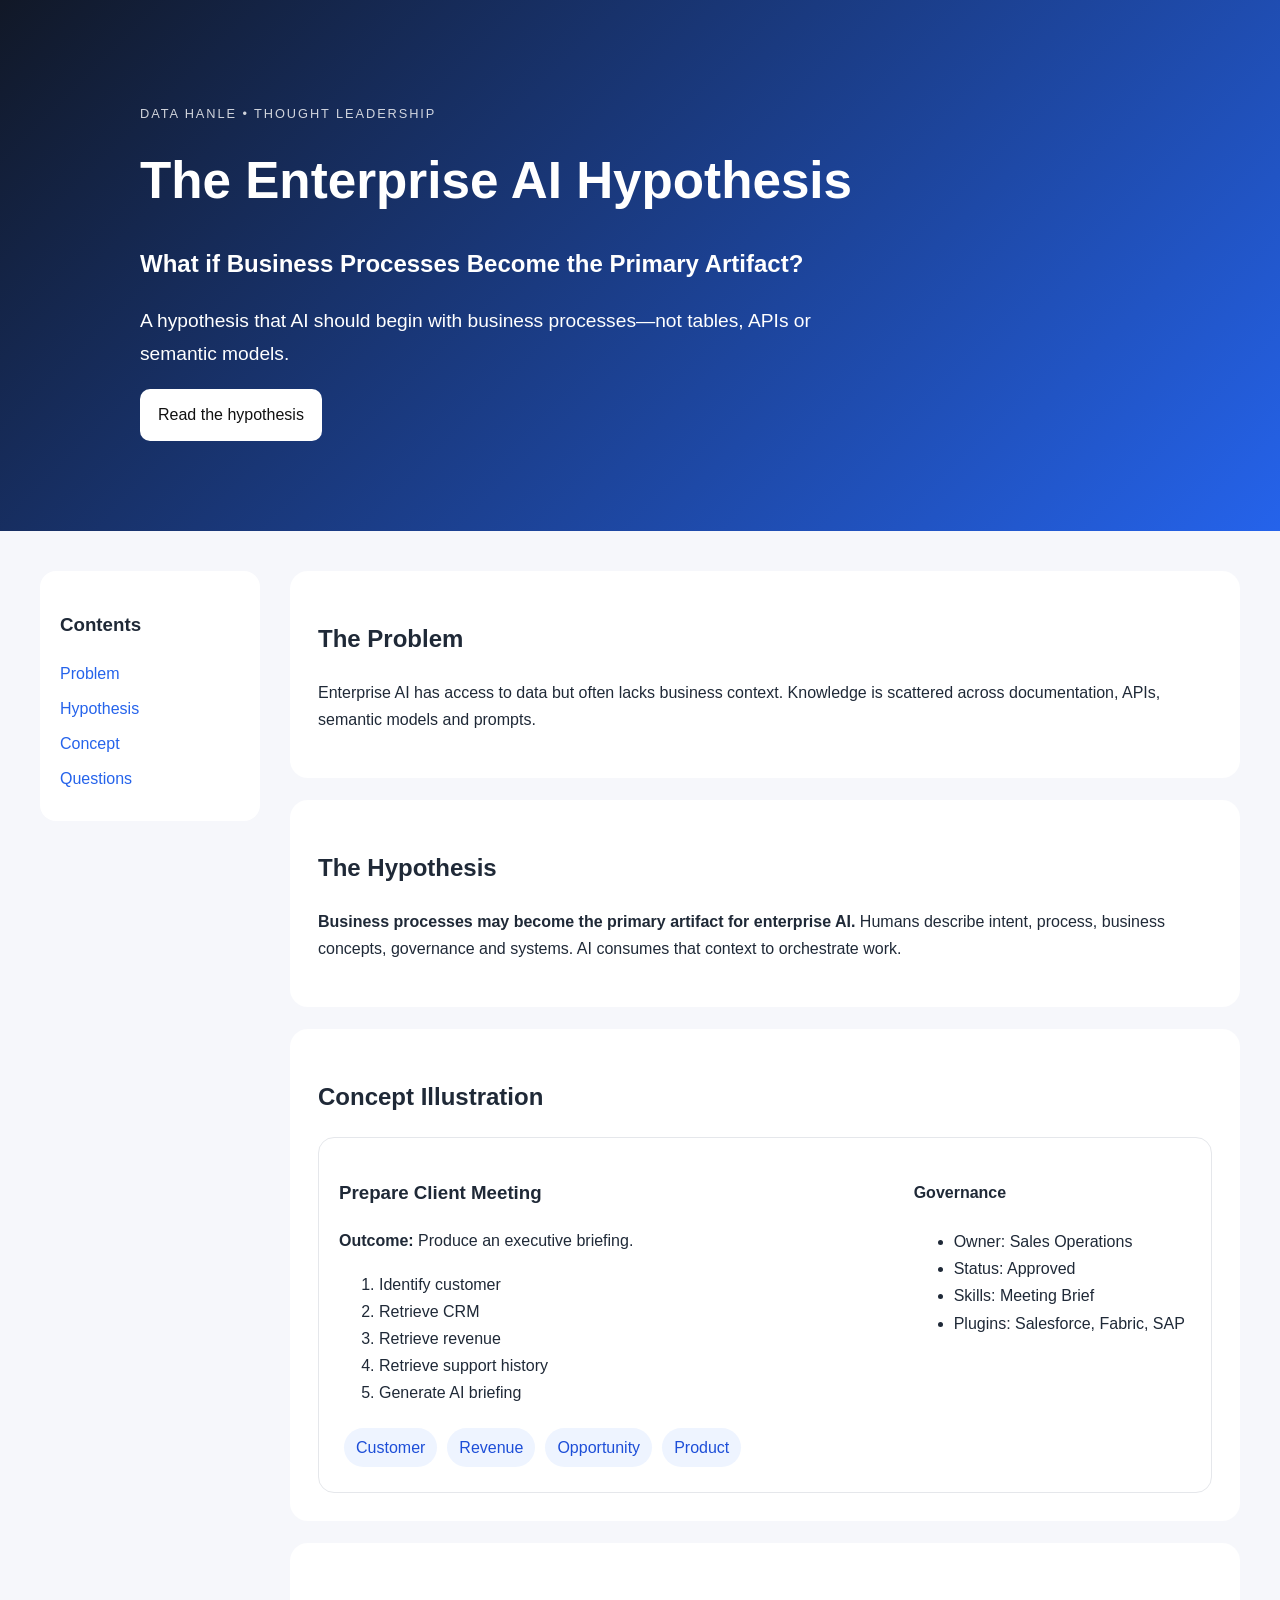
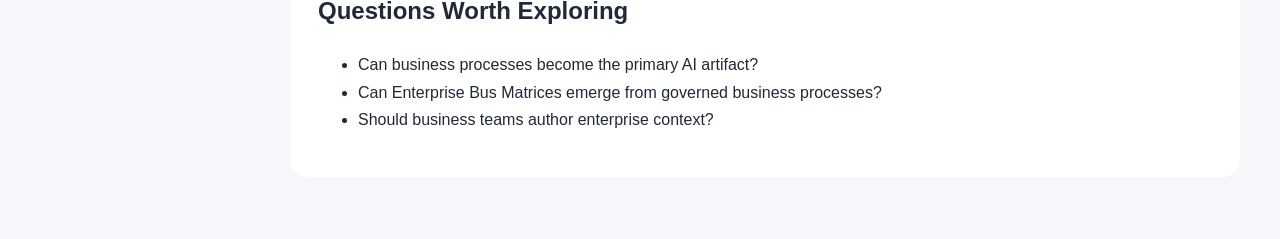
==== articles/enterprise-ai-hypothesis/index.html @ 90d10fa7 "Add files via upload" ====
<!DOCTYPE html>
<html lang="en"><head>
<meta charset="UTF-8"><meta name="viewport" content="width=device-width,initial-scale=1">
<title>The Enterprise AI Hypothesis</title>
<link rel="stylesheet" href="styles.css">
</head><body>
<header class="hero">
<div class="wrap">
<p class="eyebrow">DATA HANLE • THOUGHT LEADERSHIP</p>
<h1>The Enterprise AI Hypothesis</h1>
<h2>What if Business Processes Become the Primary Artifact?</h2>
<p class="lead">A hypothesis that AI should begin with business processes—not tables, APIs or semantic models.</p>
<a class="btn" href="#article">Read the hypothesis</a>
</div></header>

<div class="layout">
<nav>
<h3>Contents</h3>
<a href="#problem">Problem</a>
<a href="#hypothesis">Hypothesis</a>
<a href="#concept">Concept</a>
<a href="#questions">Questions</a>
</nav>

<main id="article">
<section id="problem"><h2>The Problem</h2>
<p>Enterprise AI has access to data but often lacks business context. Knowledge is scattered across documentation, APIs, semantic models and prompts.</p></section>

<section id="hypothesis"><h2>The Hypothesis</h2>
<p><strong>Business processes may become the primary artifact for enterprise AI.</strong> Humans describe intent, process, business concepts, governance and systems. AI consumes that context to orchestrate work.</p></section>

<section id="concept">
<h2>Concept Illustration</h2>
<div class="card">
<div class="left">
<h3>Prepare Client Meeting</h3>
<p><b>Outcome:</b> Produce an executive briefing.</p>
<ol>
<li>Identify customer</li>
<li>Retrieve CRM</li>
<li>Retrieve revenue</li>
<li>Retrieve support history</li>
<li>Generate AI briefing</li>
</ol>
<div class="tags">
<span>Customer</span><span>Revenue</span><span>Opportunity</span><span>Product</span>
</div>
</div>
<div class="right">
<h4>Governance</h4>
<ul>
<li>Owner: Sales Operations</li>
<li>Status: Approved</li>
<li>Skills: Meeting Brief</li>
<li>Plugins: Salesforce, Fabric, SAP</li>
</ul>
</div>
</div>
</section>

<section id="questions"><h2>Questions Worth Exploring</h2>
<ul>
<li>Can business processes become the primary AI artifact?</li>
<li>Can Enterprise Bus Matrices emerge from governed business processes?</li>
<li>Should business teams author enterprise context?</li>
</ul>
</section>
</main>
</div>
<script src="app.js"></script>
</body></html>
---- articles/enterprise-ai-hypothesis/styles.css ----
body{margin:0;font-family:Inter,Arial,sans-serif;background:#f6f7fb;color:#1f2937;line-height:1.7}
.hero{background:linear-gradient(135deg,#111827,#2563eb);color:#fff;padding:90px 20px}
.wrap{max-width:1000px;margin:auto}
.eyebrow{letter-spacing:.15em;font-size:.8rem;opacity:.8}
h1{font-size:3.2rem;margin:.2em 0}
.lead{max-width:700px;font-size:1.2rem}
.btn{display:inline-block;background:#fff;color:#111;padding:12px 18px;border-radius:10px;text-decoration:none}
.layout{display:grid;grid-template-columns:220px 1fr;max-width:1200px;margin:40px auto;gap:30px;padding:0 20px}
nav{position:sticky;top:20px;height:max-content;background:#fff;padding:20px;border-radius:16px}
nav a{display:block;margin:8px 0;color:#2563eb;text-decoration:none}
section{background:#fff;padding:28px;border-radius:18px;margin-bottom:22px}
.card{display:grid;grid-template-columns:2fr 1fr;gap:20px;border:1px solid #e5e7eb;border-radius:16px;padding:20px}
.tags span{display:inline-block;background:#eef4ff;color:#1d4ed8;padding:6px 12px;border-radius:999px;margin:5px}
@media(max-width:800px){.layout,.card{grid-template-columns:1fr}nav{position:static}}
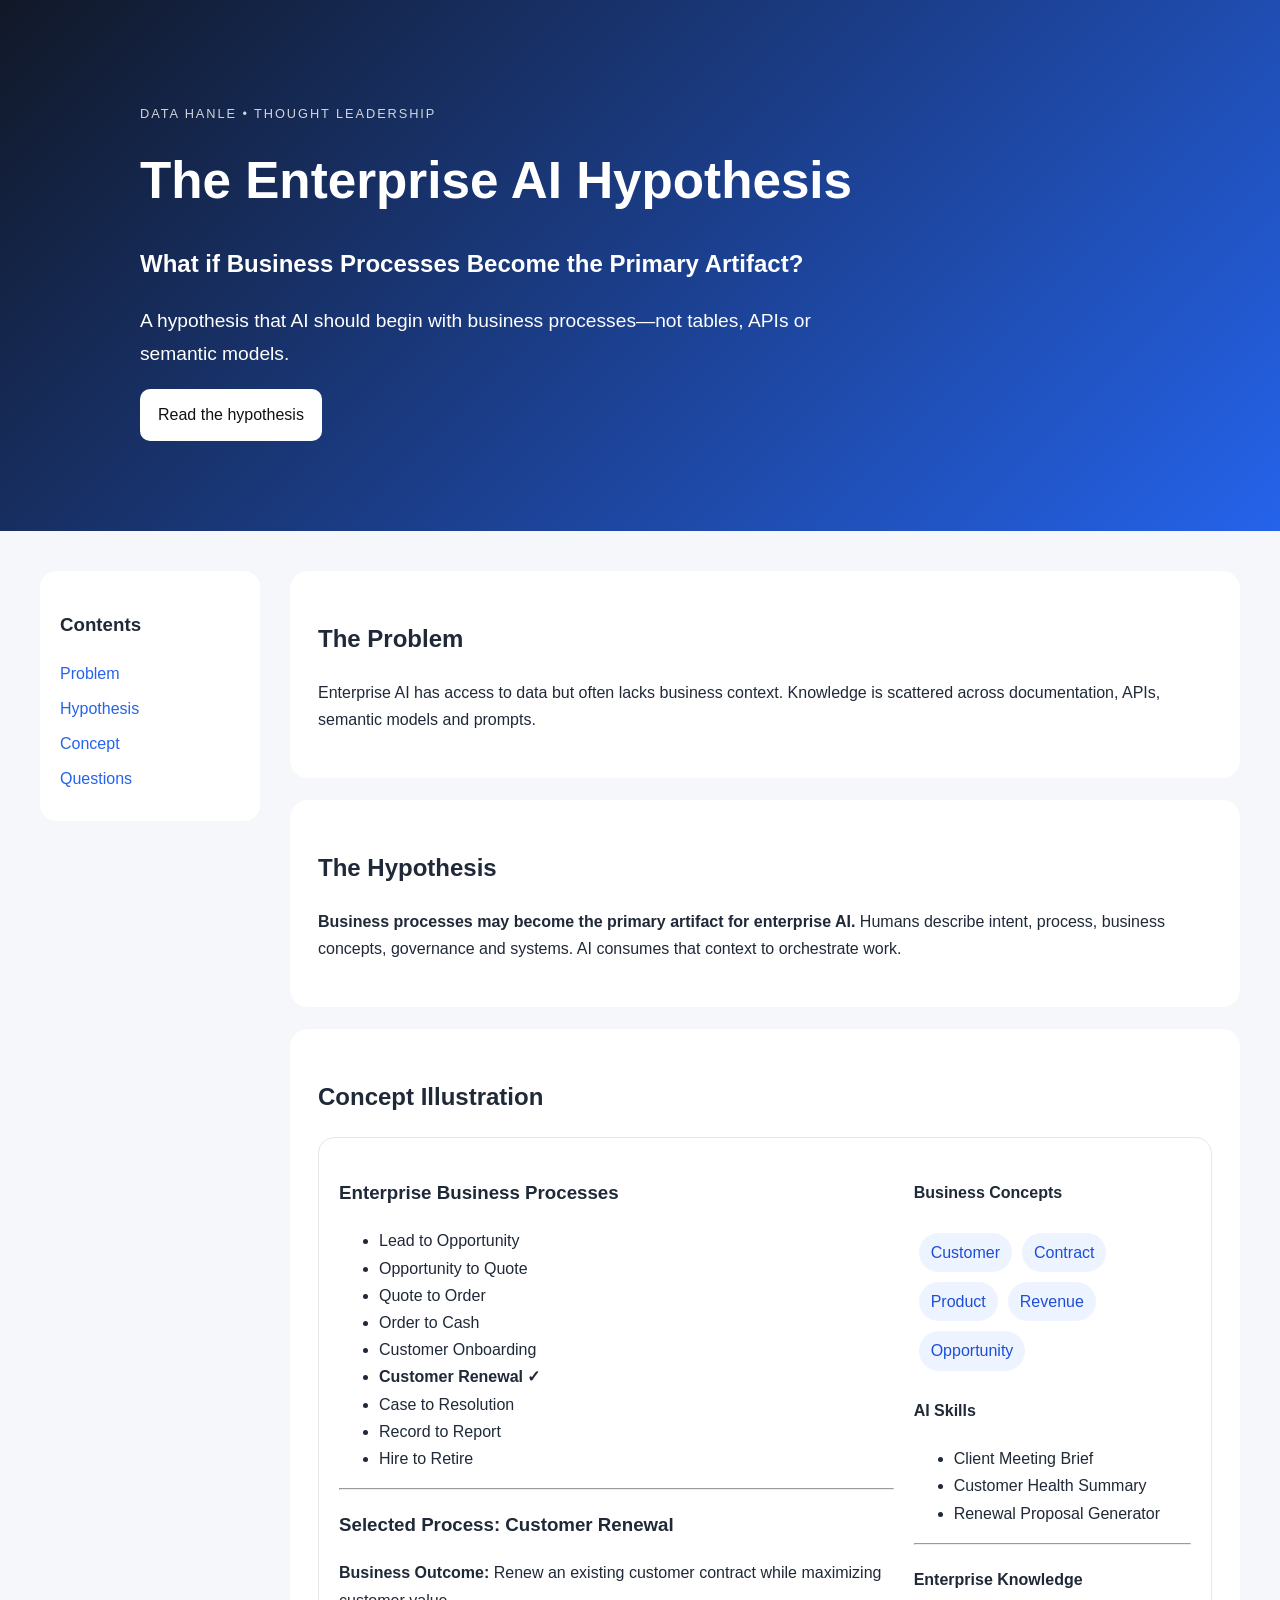
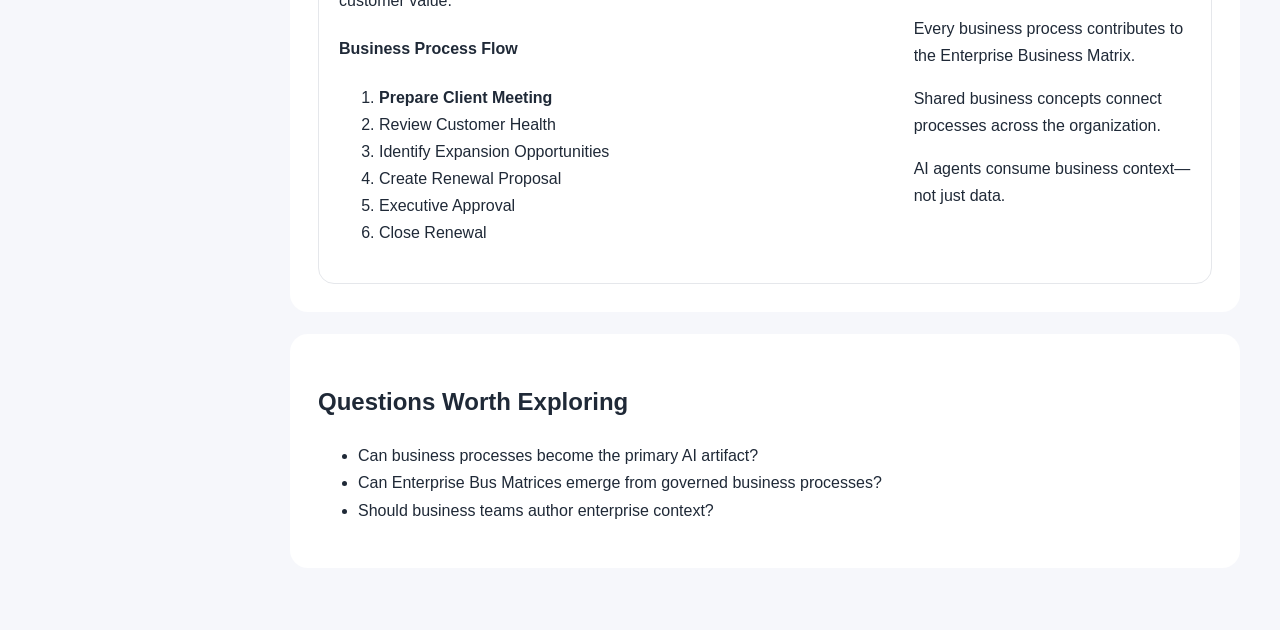
==== commit f69c455e: "Add files via upload" ====
--- a/articles/enterprise-ai-hypothesis/index.html
+++ b/articles/enterprise-ai-hypothesis/index.html
@@ -29,34 +29,56 @@
 <section id="hypothesis"><h2>The Hypothesis</h2>
 <p><strong>Business processes may become the primary artifact for enterprise AI.</strong> Humans describe intent, process, business concepts, governance and systems. AI consumes that context to orchestrate work.</p></section>
 
+
 <section id="concept">
 <h2>Concept Illustration</h2>
 <div class="card">
 <div class="left">
-<h3>Prepare Client Meeting</h3>
-<p><b>Outcome:</b> Produce an executive briefing.</p>
+<h3>Enterprise Business Processes</h3>
+<ul>
+<li>Lead to Opportunity</li>
+<li>Opportunity to Quote</li>
+<li>Quote to Order</li>
+<li>Order to Cash</li>
+<li>Customer Onboarding</li>
+<li><strong>Customer Renewal ✓</strong></li>
+<li>Case to Resolution</li>
+<li>Record to Report</li>
+<li>Hire to Retire</li>
+</ul>
+<hr>
+<h3>Selected Process: Customer Renewal</h3>
+<p><b>Business Outcome:</b> Renew an existing customer contract while maximizing customer value.</p>
+<h4>Business Process Flow</h4>
 <ol>
-<li>Identify customer</li>
-<li>Retrieve CRM</li>
-<li>Retrieve revenue</li>
-<li>Retrieve support history</li>
-<li>Generate AI briefing</li>
+<li><strong>Prepare Client Meeting</strong></li>
+<li>Review Customer Health</li>
+<li>Identify Expansion Opportunities</li>
+<li>Create Renewal Proposal</li>
+<li>Executive Approval</li>
+<li>Close Renewal</li>
 </ol>
-<div class="tags">
-<span>Customer</span><span>Revenue</span><span>Opportunity</span><span>Product</span>
-</div>
 </div>
 <div class="right">
-<h4>Governance</h4>
+<h4>Business Concepts</h4>
+<div class="tags">
+<span>Customer</span><span>Contract</span><span>Product</span><span>Revenue</span><span>Opportunity</span>
+</div>
+<h4>AI Skills</h4>
 <ul>
-<li>Owner: Sales Operations</li>
-<li>Status: Approved</li>
-<li>Skills: Meeting Brief</li>
-<li>Plugins: Salesforce, Fabric, SAP</li>
+<li>Client Meeting Brief</li>
+<li>Customer Health Summary</li>
+<li>Renewal Proposal Generator</li>
 </ul>
+<hr>
+<h4>Enterprise Knowledge</h4>
+<p>Every business process contributes to the Enterprise Business Matrix.</p>
+<p>Shared business concepts connect processes across the organization.</p>
+<p>AI agents consume business context—not just data.</p>
 </div>
 </div>
 </section>
+
 
 <section id="questions"><h2>Questions Worth Exploring</h2>
 <ul>
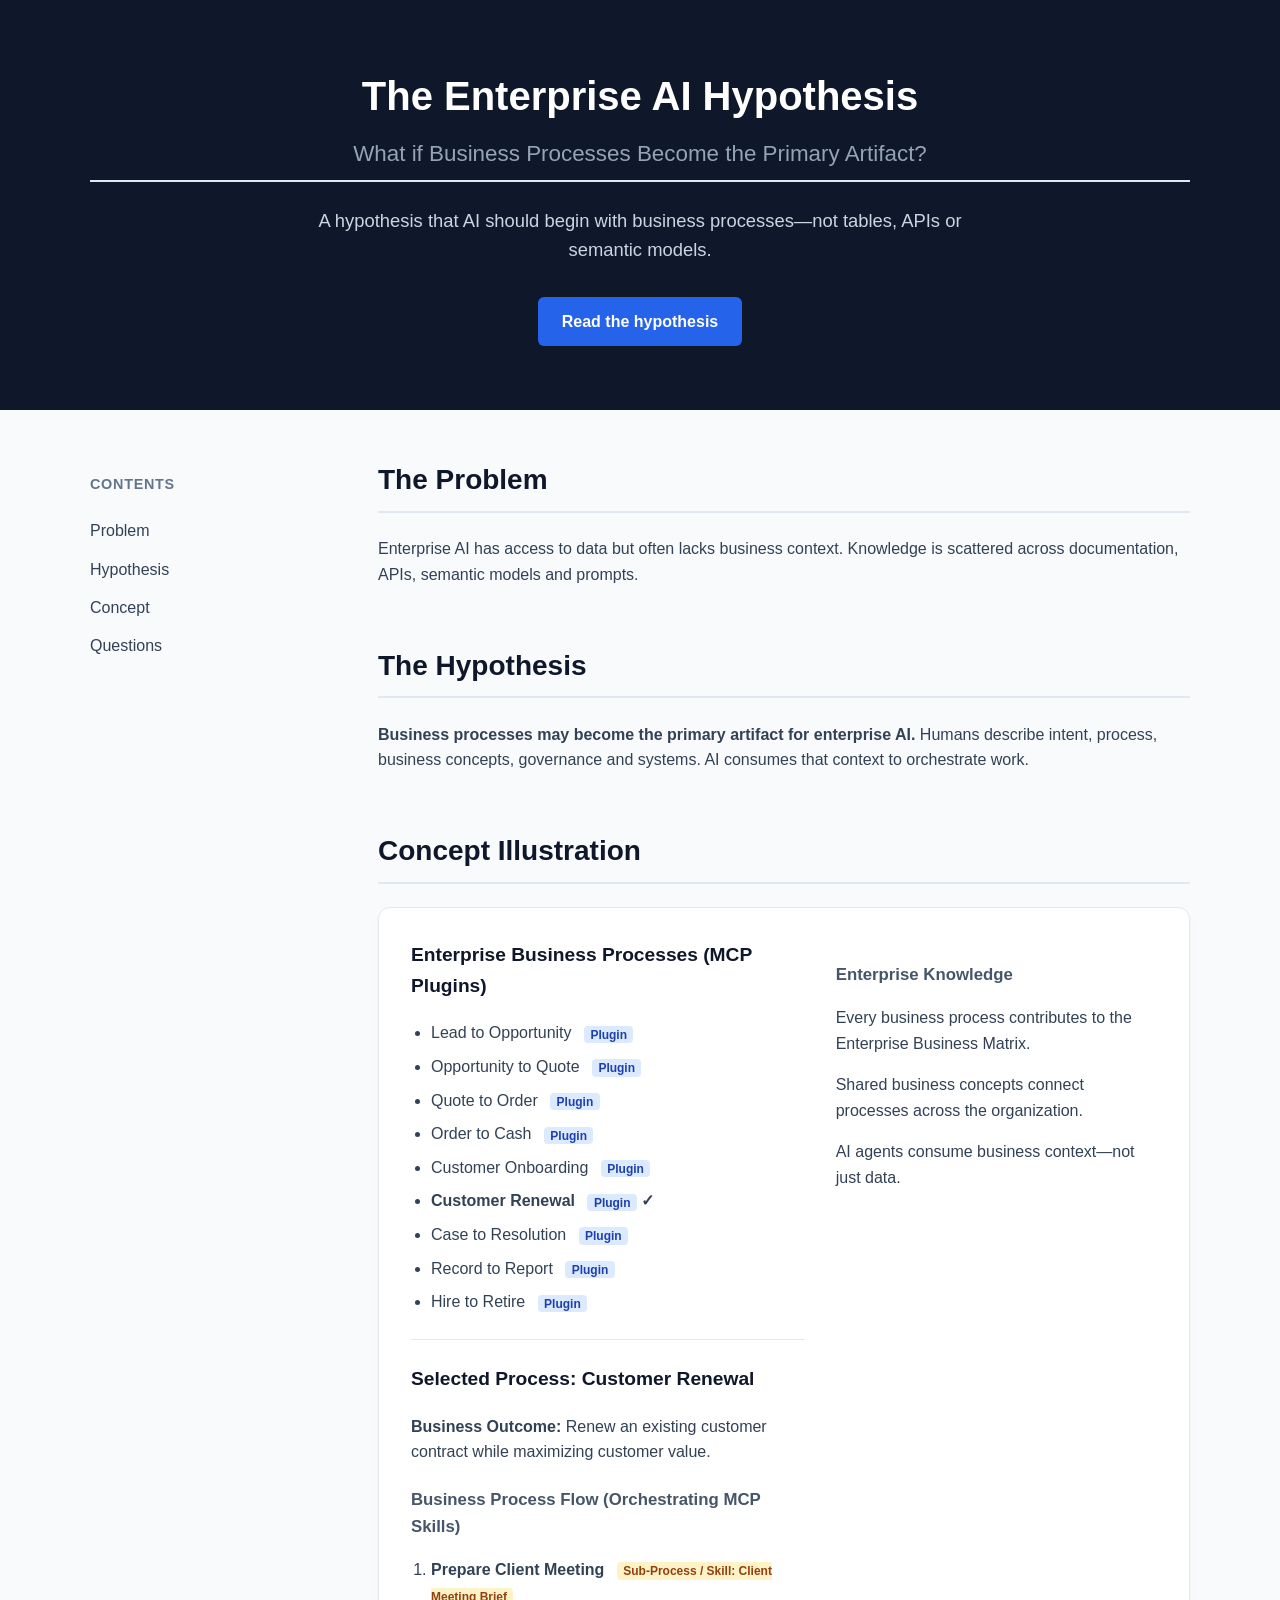
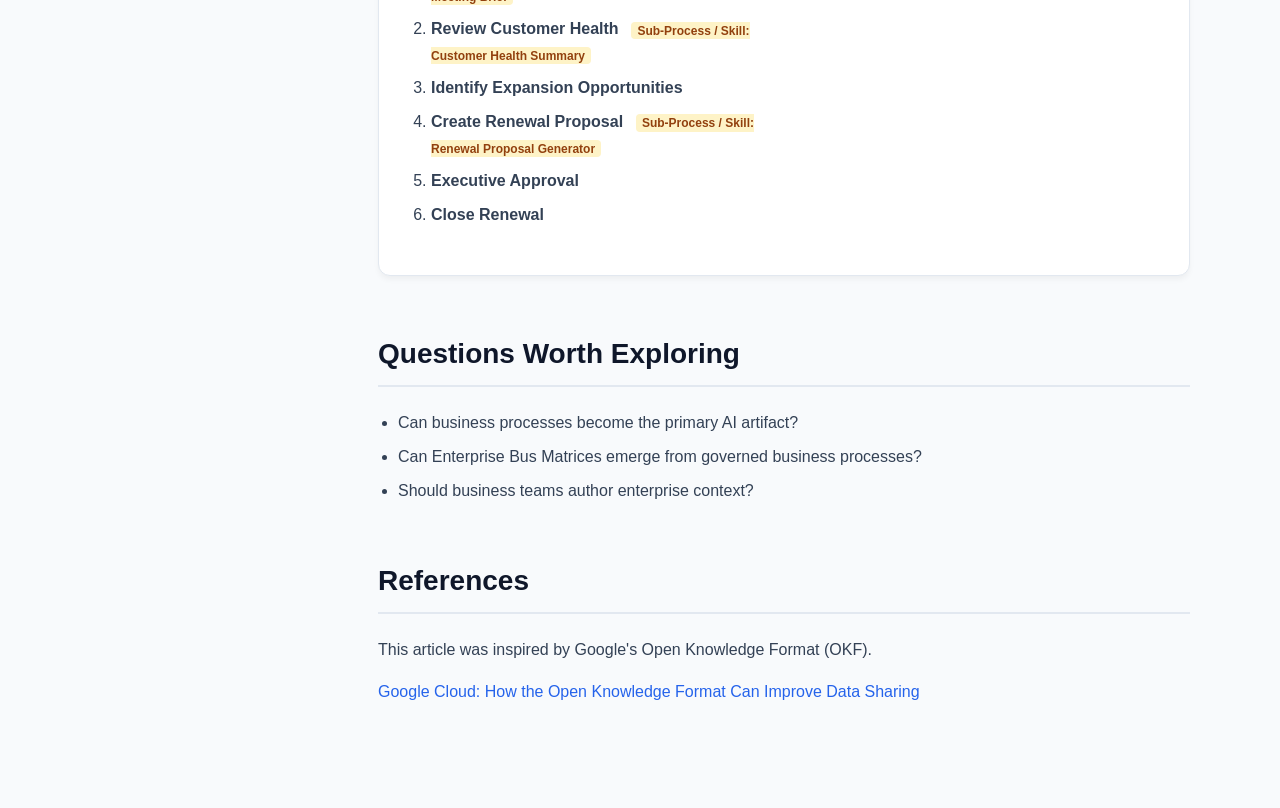
==== commit c9c6d2c5: "Update index.html" ====
--- a/articles/enterprise-ai-hypothesis/index.html
+++ b/articles/enterprise-ai-hypothesis/index.html
@@ -1,93 +1,289 @@
 <!DOCTYPE html>
-<html lang="en"><head>
-<meta charset="UTF-8"><meta name="viewport" content="width=device-width,initial-scale=1">
-<title>The Enterprise AI Hypothesis</title>
-<link rel="stylesheet" href="styles.css">
-</head><body>
+<html lang="en">
+<head>
+    <meta charset="UTF-8">
+    <meta name="viewport" content="width=device-width, initial-scale=1.0">
+    <title>The Enterprise AI Hypothesis</title>
+    <style>
+        :root {
+            --bg-color: #f8fafc;
+            --text-color: #334155;
+            --primary-color: #0f172a;
+            --accent-color: #2563eb;
+            --card-bg: #ffffff;
+            --border-color: #e2e8f0;
+        }
+
+        body {
+            font-family: -apple-system, BlinkMacSystemFont, "Segoe UI", Roboto, Helvetica, Arial, sans-serif;
+            line-height: 1.6;
+            color: var(--text-color);
+            background-color: var(--bg-color);
+            margin: 0;
+            padding: 0;
+        }
+
+        .wrap {
+            max-width: 1100px;
+            margin: 0 auto;
+            padding: 0 2rem;
+        }
+
+        .hero {
+            background-color: var(--primary-color);
+            color: #ffffff;
+            padding: 4rem 0;
+            text-align: center;
+        }
+
+        .hero h1 {
+            font-size: 2.5rem;
+            margin: 0 0 0.5rem 0;
+            font-weight: 800;
+        }
+
+        .hero h2 {
+            font-size: 1.4rem;
+            color: #94a3b8;
+            font-weight: 400;
+            margin: 0 0 1.5rem 0;
+        }
+
+        .lead {
+            font-size: 1.15rem;
+            max-width: 700px;
+            margin: 0 auto 2rem auto;
+            color: #cbd5e1;
+        }
+
+        .btn {
+            display: inline-block;
+            background-color: var(--accent-color);
+            color: #ffffff;
+            text-decoration: none;
+            padding: 0.75rem 1.5rem;
+            border-radius: 6px;
+            font-weight: 600;
+            transition: background 0.2s ease;
+        }
+
+        .btn:hover {
+            background-color: #1d4ed8;
+        }
+
+        .layout {
+            display: grid;
+            grid-template-columns: 240px 1fr;
+            gap: 3rem;
+            max-width: 1100px;
+            margin: 3rem auto;
+            padding: 0 2rem;
+        }
+
+        nav {
+            position: sticky;
+            top: 2rem;
+            height: fit-content;
+        }
+
+        nav h3 {
+            font-size: 0.9rem;
+            text-transform: uppercase;
+            letter-spacing: 0.05em;
+            color: #64748b;
+            margin-bottom: 1rem;
+        }
+
+        nav a {
+            display: block;
+            color: var(--text-color);
+            text-decoration: none;
+            padding: 0.4rem 0;
+            font-weight: 500;
+            transition: color 0.2s;
+        }
+
+        nav a:hover {
+            color: var(--accent-color);
+        }
+
+        main {
+            min-width: 0;
+        }
+
+        section {
+            margin-bottom: 3.5rem;
+            scroll-margin-top: 2rem;
+        }
+
+        h2 {
+            font-size: 1.75rem;
+            color: var(--primary-color);
+            border-bottom: 2px solid var(--border-color);
+            padding-bottom: 0.5rem;
+            margin-top: 0;
+        }
+
+        .card {
+            background: var(--card-bg);
+            border: 1px solid var(--border-color);
+            border-radius: 12px;
+            display: grid;
+            grid-template-columns: 1.1fr 0.9fr;
+            gap: 2rem;
+            padding: 2rem;
+            box-shadow: 0 4px 6px -1px rgb(0 0 0 / 0.05);
+        }
+
+        .card h3 {
+            margin-top: 0;
+            color: var(--primary-color);
+            font-size: 1.2rem;
+        }
+
+        .card h4 {
+            color: #475569;
+            margin-bottom: 0.5rem;
+            font-size: 1.05rem;
+        }
+
+        ul, ol {
+            padding-left: 1.25rem;
+        }
+
+        li {
+            margin-bottom: 0.5rem;
+        }
+
+        hr {
+            border: 0;
+            border-top: 1px solid var(--border-color);
+            margin: 1.5rem 0;
+        }
+
+        .badge-plugin {
+            font-size: 0.75rem;
+            background: #dbeafe;
+            color: #1e40af;
+            padding: 0.1rem 0.4rem;
+            border-radius: 4px;
+            margin-left: 0.5rem;
+            font-weight: 600;
+        }
+
+        .badge-skill {
+            font-size: 0.75rem;
+            background: #fef3c7;
+            color: #92400e;
+            padding: 0.1rem 0.4rem;
+            border-radius: 4px;
+            margin-left: 0.5rem;
+            font-weight: 600;
+        }
+
+        @media (max-width: 768px) {
+            .layout {
+                grid-template-columns: 1fr;
+                gap: 1.5rem;
+            }
+            nav {
+                display: none;
+            }
+            .card {
+                grid-template-columns: 1fr;
+            }
+        }
+    </style>
+</head>
+<body>
+
 <header class="hero">
-<div class="wrap">
-<p class="eyebrow">DATA HANLE • THOUGHT LEADERSHIP</p>
-<h1>The Enterprise AI Hypothesis</h1>
-<h2>What if Business Processes Become the Primary Artifact?</h2>
-<p class="lead">A hypothesis that AI should begin with business processes—not tables, APIs or semantic models.</p>
-<a class="btn" href="#article">Read the hypothesis</a>
-</div></header>
+    <div class="wrap">
+        <h1>The Enterprise AI Hypothesis</h1>
+        <h2>What if Business Processes Become the Primary Artifact?</h2>
+        <p class="lead">A hypothesis that AI should begin with business processes—not tables, APIs or semantic models.</p>
+        <a class="btn" href="#article">Read the hypothesis</a>
+    </div>
+</header>
 
 <div class="layout">
-<nav>
-<h3>Contents</h3>
-<a href="#problem">Problem</a>
-<a href="#hypothesis">Hypothesis</a>
-<a href="#concept">Concept</a>
-<a href="#questions">Questions</a>
-</nav>
-
-<main id="article">
-<section id="problem"><h2>The Problem</h2>
-<p>Enterprise AI has access to data but often lacks business context. Knowledge is scattered across documentation, APIs, semantic models and prompts.</p></section>
-
-<section id="hypothesis"><h2>The Hypothesis</h2>
-<p><strong>Business processes may become the primary artifact for enterprise AI.</strong> Humans describe intent, process, business concepts, governance and systems. AI consumes that context to orchestrate work.</p></section>
-
-
-<section id="concept">
-<h2>Concept Illustration</h2>
-<div class="card">
-<div class="left">
-<h3>Enterprise Business Processes</h3>
-<ul>
-<li>Lead to Opportunity</li>
-<li>Opportunity to Quote</li>
-<li>Quote to Order</li>
-<li>Order to Cash</li>
-<li>Customer Onboarding</li>
-<li><strong>Customer Renewal ✓</strong></li>
-<li>Case to Resolution</li>
-<li>Record to Report</li>
-<li>Hire to Retire</li>
-</ul>
-<hr>
-<h3>Selected Process: Customer Renewal</h3>
-<p><b>Business Outcome:</b> Renew an existing customer contract while maximizing customer value.</p>
-<h4>Business Process Flow</h4>
-<ol>
-<li><strong>Prepare Client Meeting</strong></li>
-<li>Review Customer Health</li>
-<li>Identify Expansion Opportunities</li>
-<li>Create Renewal Proposal</li>
-<li>Executive Approval</li>
-<li>Close Renewal</li>
-</ol>
+    <nav>
+        <h3>Contents</h3>
+        <a href="#problem">Problem</a>
+        <a href="#hypothesis">Hypothesis</a>
+        <a href="#concept">Concept</a>
+        <a href="#questions">Questions</a>
+    </nav>
+
+    <main id="article">
+        <section id="problem">
+            <h2>The Problem</h2>
+            <p>Enterprise AI has access to data but often lacks business context. Knowledge is scattered across documentation, APIs, semantic models and prompts.</p>
+        </section>
+
+        <section id="hypothesis">
+            <h2>The Hypothesis</h2>
+            <p><strong>Business processes may become the primary artifact for enterprise AI.</strong> Humans describe intent, process, business concepts, governance and systems. AI consumes that context to orchestrate work.</p>
+        </section>
+
+        <section id="concept">
+            <h2>Concept Illustration</h2>
+            <div class="card">
+                <div class="left">
+                    <h3>Enterprise Business Processes (MCP Plugins)</h3>
+                    <ul>
+                        <li>Lead to Opportunity <span class="badge-plugin">Plugin</span></li>
+                        <li>Opportunity to Quote <span class="badge-plugin">Plugin</span></li>
+                        <li>Quote to Order <span class="badge-plugin">Plugin</span></li>
+                        <li>Order to Cash <span class="badge-plugin">Plugin</span></li>
+                        <li>Customer Onboarding <span class="badge-plugin">Plugin</span></li>
+                        <li><strong>Customer Renewal <span class="badge-plugin">Plugin</span> ✓</strong></li>
+                        <li>Case to Resolution <span class="badge-plugin">Plugin</span></li>
+                        <li>Record to Report <span class="badge-plugin">Plugin</span></li>
+                        <li>Hire to Retire <span class="badge-plugin">Plugin</span></li>
+                    </ul>
+                    <hr>
+                    <h3>Selected Process: Customer Renewal</h3>
+                    <p><b>Business Outcome:</b> Renew an existing customer contract while maximizing customer value.</p>
+                    
+                    <h4>Business Process Flow (Orchestrating MCP Skills)</h4>
+                    <ol>
+                        <li><strong>Prepare Client Meeting</strong> <span class="badge-skill">Sub-Process / Skill: Client Meeting Brief</span></li>
+                        <li><strong>Review Customer Health</strong> <span class="badge-skill">Sub-Process / Skill: Customer Health Summary</span></li>
+                        <li><strong>Identify Expansion Opportunities</strong></li>
+                        <li><strong>Create Renewal Proposal</strong> <span class="badge-skill">Sub-Process / Skill: Renewal Proposal Generator</span></li>
+                        <li><strong>Executive Approval</strong></li>
+                        <li><strong>Close Renewal</strong></li>
+                    </ol>
+                </div>
+                
+                <div class="right">
+                    <h4>Enterprise Knowledge</h4>
+                    <p>Every business process contributes to the Enterprise Business Matrix.</p>
+                    <p>Shared business concepts connect processes across the organization.</p>
+                    <p>AI agents consume business context—not just data.</p>
+                </div>
+            </div>
+        </section>
+
+        <section id="questions">
+            <h2>Questions Worth Exploring</h2>
+            <ul>
+                <li>Can business processes become the primary AI artifact?</li>
+                <li>Can Enterprise Bus Matrices emerge from governed business processes?</li>
+                <li>Should business teams author enterprise context?</li>
+            </ul>
+        </section>
+
+        <section id="references">
+            <h2>References</h2>
+            <p>This article was inspired by Google's Open Knowledge Format (OKF).</p>
+            <p><a href="https://cloud.google.com/blog/products/data-analytics/how-the-open-knowledge-format-can-improve-data-sharing" target="_blank" style="color: var(--accent-color); text-decoration: none; font-weight: 500;">
+                Google Cloud: How the Open Knowledge Format Can Improve Data Sharing
+            </a></p>
+        </section>
+    </main>
 </div>
-<div class="right">
-<h4>Business Concepts</h4>
-<div class="tags">
-<span>Customer</span><span>Contract</span><span>Product</span><span>Revenue</span><span>Opportunity</span>
-</div>
-<h4>AI Skills</h4>
-<ul>
-<li>Client Meeting Brief</li>
-<li>Customer Health Summary</li>
-<li>Renewal Proposal Generator</li>
-</ul>
-<hr>
-<h4>Enterprise Knowledge</h4>
-<p>Every business process contributes to the Enterprise Business Matrix.</p>
-<p>Shared business concepts connect processes across the organization.</p>
-<p>AI agents consume business context—not just data.</p>
-</div>
-</div>
-</section>
-
-
-<section id="questions"><h2>Questions Worth Exploring</h2>
-<ul>
-<li>Can business processes become the primary AI artifact?</li>
-<li>Can Enterprise Bus Matrices emerge from governed business processes?</li>
-<li>Should business teams author enterprise context?</li>
-</ul>
-</section>
-</main>
-</div>
-<script src="app.js"></script>
-</body></html>+
+</body>
+</html>
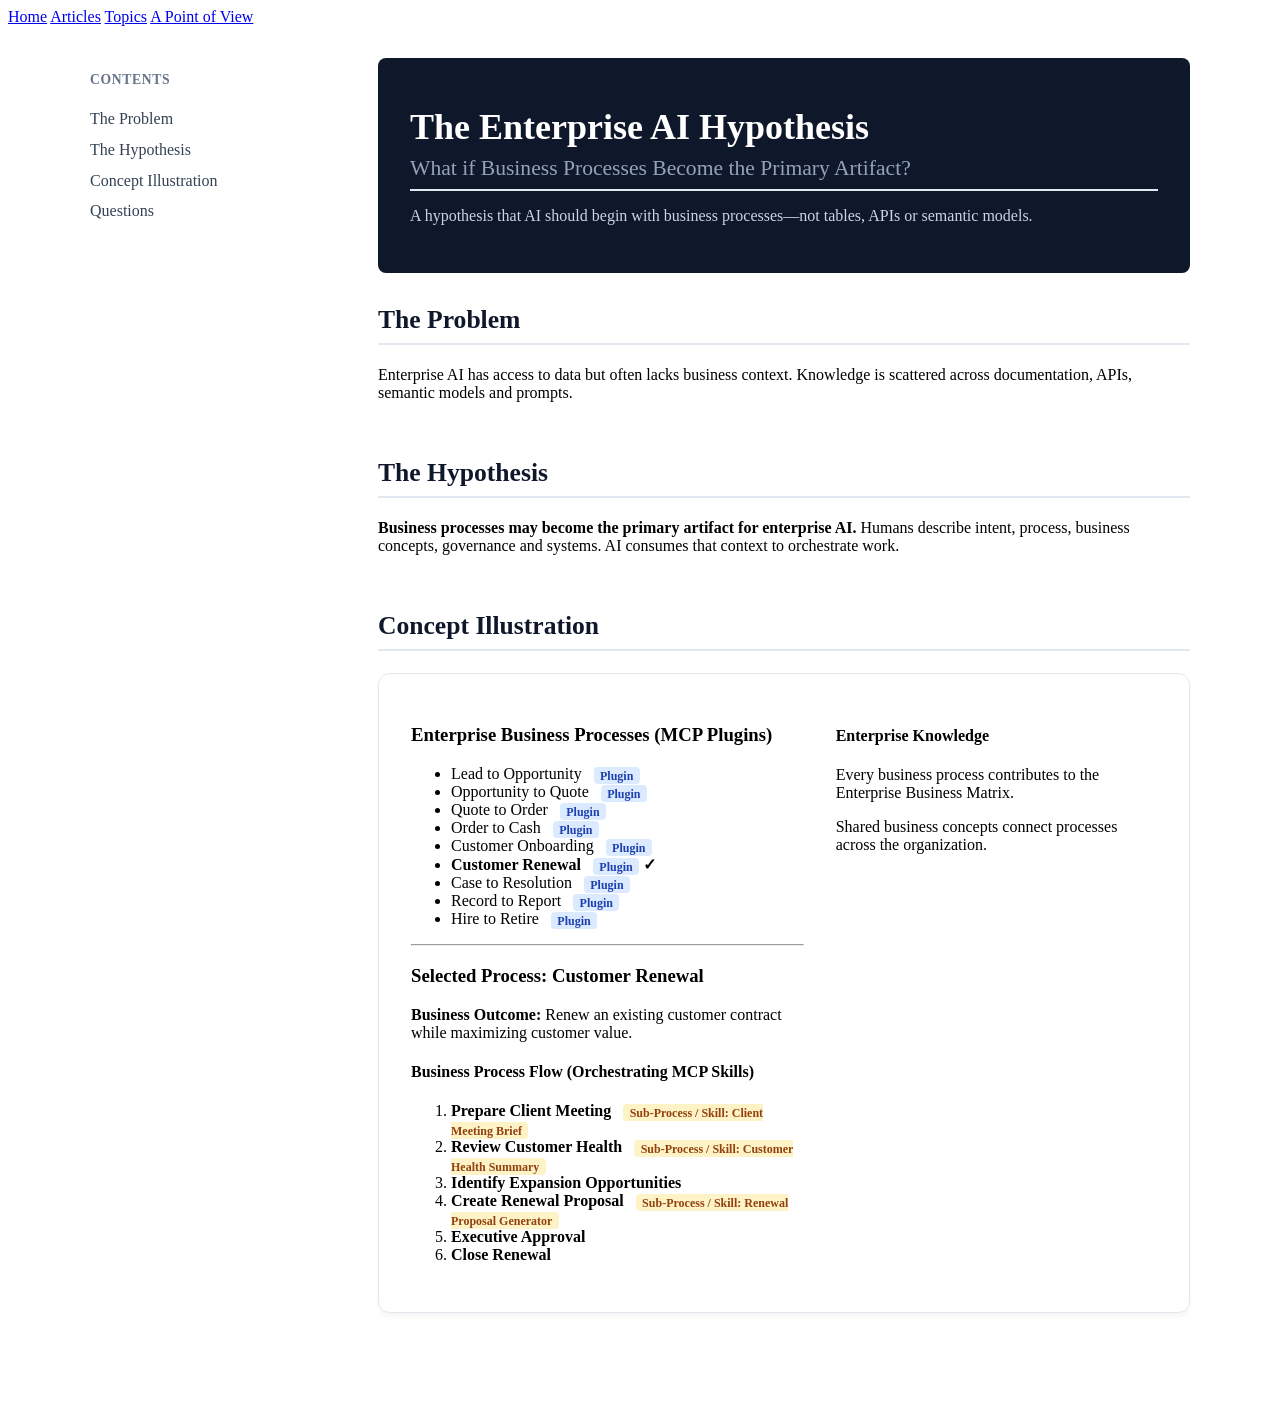
==== commit ad38eca5: "Update index.html" ====
--- a/articles/enterprise-ai-hypothesis/index.html
+++ b/articles/enterprise-ai-hypothesis/index.html
@@ -3,8 +3,10 @@
 <head>
     <meta charset="UTF-8">
     <meta name="viewport" content="width=device-width, initial-scale=1.0">
-    <title>The Enterprise AI Hypothesis</title>
+    <title>The Enterprise AI Hypothesis - DataHandle</title>
+    <link rel="stylesheet" href="assets/styles.css">
     <style>
+        /* Article specific layout refinements that extend your base layout */
         :root {
             --bg-color: #f8fafc;
             --text-color: #334155;
@@ -14,87 +16,30 @@
             --border-color: #e2e8f0;
         }
 
-        body {
-            font-family: -apple-system, BlinkMacSystemFont, "Segoe UI", Roboto, Helvetica, Arial, sans-serif;
-            line-height: 1.6;
-            color: var(--text-color);
-            background-color: var(--bg-color);
-            margin: 0;
-            padding: 0;
-        }
-
-        .wrap {
+        .article-container {
             max-width: 1100px;
-            margin: 0 auto;
+            margin: 2rem auto;
             padding: 0 2rem;
-        }
-
-        .hero {
-            background-color: var(--primary-color);
-            color: #ffffff;
-            padding: 4rem 0;
-            text-align: center;
-        }
-
-        .hero h1 {
-            font-size: 2.5rem;
-            margin: 0 0 0.5rem 0;
-            font-weight: 800;
-        }
-
-        .hero h2 {
-            font-size: 1.4rem;
-            color: #94a3b8;
-            font-weight: 400;
-            margin: 0 0 1.5rem 0;
-        }
-
-        .lead {
-            font-size: 1.15rem;
-            max-width: 700px;
-            margin: 0 auto 2rem auto;
-            color: #cbd5e1;
-        }
-
-        .btn {
-            display: inline-block;
-            background-color: var(--accent-color);
-            color: #ffffff;
-            text-decoration: none;
-            padding: 0.75rem 1.5rem;
-            border-radius: 6px;
-            font-weight: 600;
-            transition: background 0.2s ease;
-        }
-
-        .btn:hover {
-            background-color: #1d4ed8;
-        }
-
-        .layout {
             display: grid;
             grid-template-columns: 240px 1fr;
             gap: 3rem;
-            max-width: 1100px;
-            margin: 3rem auto;
-            padding: 0 2rem;
         }
 
-        nav {
+        .article-nav {
             position: sticky;
             top: 2rem;
             height: fit-content;
         }
 
-        nav h3 {
-            font-size: 0.9rem;
+        .article-nav h3 {
+            font-size: 0.85rem;
             text-transform: uppercase;
             letter-spacing: 0.05em;
             color: #64748b;
             margin-bottom: 1rem;
         }
 
-        nav a {
+        .article-nav a {
             display: block;
             color: var(--text-color);
             text-decoration: none;
@@ -103,13 +48,21 @@
             transition: color 0.2s;
         }
 
-        nav a:hover {
+        .article-nav a:hover {
             color: var(--accent-color);
         }
 
-        main {
-            min-width: 0;
+        .hero-banner {
+            background-color: var(--primary-color);
+            color: #ffffff;
+            padding: 3rem 2rem;
+            border-radius: 8px;
+            margin-bottom: 2rem;
         }
+
+        .hero-banner h1 { margin: 0 0 0.5rem 0; font-size: 2.25rem; }
+        .hero-banner h2 { margin: 0 0 1rem 0; font-size: 1.35rem; color: #94a3b8; font-weight: 400; }
+        .hero-banner p { margin: 0; color: #cbd5e1; }
 
         section {
             margin-bottom: 3.5rem;
@@ -117,14 +70,14 @@
         }
 
         h2 {
-            font-size: 1.75rem;
+            font-size: 1.6rem;
             color: var(--primary-color);
             border-bottom: 2px solid var(--border-color);
             padding-bottom: 0.5rem;
             margin-top: 0;
         }
 
-        .card {
+        .concept-card {
             background: var(--card-bg);
             border: 1px solid var(--border-color);
             border-radius: 12px;
@@ -133,32 +86,6 @@
             gap: 2rem;
             padding: 2rem;
             box-shadow: 0 4px 6px -1px rgb(0 0 0 / 0.05);
-        }
-
-        .card h3 {
-            margin-top: 0;
-            color: var(--primary-color);
-            font-size: 1.2rem;
-        }
-
-        .card h4 {
-            color: #475569;
-            margin-bottom: 0.5rem;
-            font-size: 1.05rem;
-        }
-
-        ul, ol {
-            padding-left: 1.25rem;
-        }
-
-        li {
-            margin-bottom: 0.5rem;
-        }
-
-        hr {
-            border: 0;
-            border-top: 1px solid var(--border-color);
-            margin: 1.5rem 0;
         }
 
         .badge-plugin {
@@ -181,109 +108,87 @@
             font-weight: 600;
         }
 
+        footer {
+            margin-top: 4rem;
+            border-top: 1px solid var(--border-color);
+            padding-top: 1.5rem;
+            padding-bottom: 2rem;
+        }
+
         @media (max-width: 768px) {
-            .layout {
-                grid-template-columns: 1fr;
-                gap: 1.5rem;
-            }
-            nav {
-                display: none;
-            }
-            .card {
-                grid-template-columns: 1fr;
-            }
+            .article-container { grid-template-columns: 1fr; gap: 1.5rem; }
+            .article-nav { display: none; }
+            .concept-card { grid-template-columns: 1fr; }
         }
     </style>
 </head>
 <body>
 
-<header class="hero">
-    <div class="wrap">
-        <h1>The Enterprise AI Hypothesis</h1>
-        <h2>What if Business Processes Become the Primary Artifact?</h2>
-        <p class="lead">A hypothesis that AI should begin with business processes—not tables, APIs or semantic models.</p>
-        <a class="btn" href="#article">Read the hypothesis</a>
-    </div>
-</header>
-
-<div class="layout">
     <nav>
-        <h3>Contents</h3>
-        <a href="#problem">Problem</a>
-        <a href="#hypothesis">Hypothesis</a>
-        <a href="#concept">Concept</a>
-        <a href="#questions">Questions</a>
+        <a href='index.html'>Home</a>
+        <a href='articles.html'>Articles</a>
+        <a href='topics.html'>Topics</a>
+        <a href='point-of-view.html'>A Point of View</a>
     </nav>
 
-    <main id="article">
-        <section id="problem">
-            <h2>The Problem</h2>
-            <p>Enterprise AI has access to data but often lacks business context. Knowledge is scattered across documentation, APIs, semantic models and prompts.</p>
-        </section>
+    <div class="article-container">
+        <aside class="article-nav">
+            <h3>Contents</h3>
+            <a href="#problem">The Problem</a>
+            <a href="#hypothesis">The Hypothesis</a>
+            <a href="#concept">Concept Illustration</a>
+            <a href="#questions">Questions</a>
+        </aside>
 
-        <section id="hypothesis">
-            <h2>The Hypothesis</h2>
-            <p><strong>Business processes may become the primary artifact for enterprise AI.</strong> Humans describe intent, process, business concepts, governance and systems. AI consumes that context to orchestrate work.</p>
-        </section>
+        <main id="article">
+            <header class="hero-banner">
+                <h1>The Enterprise AI Hypothesis</h1>
+                <h2>What if Business Processes Become the Primary Artifact?</h2>
+                <p>A hypothesis that AI should begin with business processes—not tables, APIs or semantic models.</p>
+            </header>
 
-        <section id="concept">
-            <h2>Concept Illustration</h2>
-            <div class="card">
-                <div class="left">
-                    <h3>Enterprise Business Processes (MCP Plugins)</h3>
-                    <ul>
-                        <li>Lead to Opportunity <span class="badge-plugin">Plugin</span></li>
-                        <li>Opportunity to Quote <span class="badge-plugin">Plugin</span></li>
-                        <li>Quote to Order <span class="badge-plugin">Plugin</span></li>
-                        <li>Order to Cash <span class="badge-plugin">Plugin</span></li>
-                        <li>Customer Onboarding <span class="badge-plugin">Plugin</span></li>
-                        <li><strong>Customer Renewal <span class="badge-plugin">Plugin</span> ✓</strong></li>
-                        <li>Case to Resolution <span class="badge-plugin">Plugin</span></li>
-                        <li>Record to Report <span class="badge-plugin">Plugin</span></li>
-                        <li>Hire to Retire <span class="badge-plugin">Plugin</span></li>
-                    </ul>
-                    <hr>
-                    <h3>Selected Process: Customer Renewal</h3>
-                    <p><b>Business Outcome:</b> Renew an existing customer contract while maximizing customer value.</p>
+            <section id="problem">
+                <h2>The Problem</h2>
+                <p>Enterprise AI has access to data but often lacks business context. Knowledge is scattered across documentation, APIs, semantic models and prompts.</p>
+            </section>
+
+            <section id="hypothesis">
+                <h2>The Hypothesis</h2>
+                <p><strong>Business processes may become the primary artifact for enterprise AI.</strong> Humans describe intent, process, business concepts, governance and systems. AI consumes that context to orchestrate work.</p>
+            </section>
+
+            <section id="concept">
+                <h2>Concept Illustration</h2>
+                <div class="concept-card">
+                    <div class="left">
+                        <h3>Enterprise Business Processes (MCP Plugins)</h3>
+                        <ul>
+                            <li>Lead to Opportunity <span class="badge-plugin">Plugin</span></li>
+                            <li>Opportunity to Quote <span class="badge-plugin">Plugin</span></li>
+                            <li>Quote to Order <span class="badge-plugin">Plugin</span></li>
+                            <li>Order to Cash <span class="badge-plugin">Plugin</span></li>
+                            <li>Customer Onboarding <span class="badge-plugin">Plugin</span></li>
+                            <li><strong>Customer Renewal <span class="badge-plugin">Plugin</span> ✓</strong></li>
+                            <li>Case to Resolution <span class="badge-plugin">Plugin</span></li>
+                            <li>Record to Report <span class="badge-plugin">Plugin</span></li>
+                            <li>Hire to Retire <span class="badge-plugin">Plugin</span></li>
+                        </ul>
+                        <hr>
+                        <h3>Selected Process: Customer Renewal</h3>
+                        <p><b>Business Outcome:</b> Renew an existing customer contract while maximizing customer value.</p>
+                        
+                        <h4>Business Process Flow (Orchestrating MCP Skills)</h4>
+                        <ol>
+                            <li><strong>Prepare Client Meeting</strong> <span class="badge-skill">Sub-Process / Skill: Client Meeting Brief</span></li>
+                            <li><strong>Review Customer Health</strong> <span class="badge-skill">Sub-Process / Skill: Customer Health Summary</span></li>
+                            <li><strong>Identify Expansion Opportunities</strong></li>
+                            <li><strong>Create Renewal Proposal</strong> <span class="badge-skill">Sub-Process / Skill: Renewal Proposal Generator</span></li>
+                            <li><strong>Executive Approval</strong></li>
+                            <li><strong>Close Renewal</strong></li>
+                        </ol>
+                    </div>
                     
-                    <h4>Business Process Flow (Orchestrating MCP Skills)</h4>
-                    <ol>
-                        <li><strong>Prepare Client Meeting</strong> <span class="badge-skill">Sub-Process / Skill: Client Meeting Brief</span></li>
-                        <li><strong>Review Customer Health</strong> <span class="badge-skill">Sub-Process / Skill: Customer Health Summary</span></li>
-                        <li><strong>Identify Expansion Opportunities</strong></li>
-                        <li><strong>Create Renewal Proposal</strong> <span class="badge-skill">Sub-Process / Skill: Renewal Proposal Generator</span></li>
-                        <li><strong>Executive Approval</strong></li>
-                        <li><strong>Close Renewal</strong></li>
-                    </ol>
-                </div>
-                
-                <div class="right">
-                    <h4>Enterprise Knowledge</h4>
-                    <p>Every business process contributes to the Enterprise Business Matrix.</p>
-                    <p>Shared business concepts connect processes across the organization.</p>
-                    <p>AI agents consume business context—not just data.</p>
-                </div>
-            </div>
-        </section>
-
-        <section id="questions">
-            <h2>Questions Worth Exploring</h2>
-            <ul>
-                <li>Can business processes become the primary AI artifact?</li>
-                <li>Can Enterprise Bus Matrices emerge from governed business processes?</li>
-                <li>Should business teams author enterprise context?</li>
-            </ul>
-        </section>
-
-        <section id="references">
-            <h2>References</h2>
-            <p>This article was inspired by Google's Open Knowledge Format (OKF).</p>
-            <p><a href="https://cloud.google.com/blog/products/data-analytics/how-the-open-knowledge-format-can-improve-data-sharing" target="_blank" style="color: var(--accent-color); text-decoration: none; font-weight: 500;">
-                Google Cloud: How the Open Knowledge Format Can Improve Data Sharing
-            </a></p>
-        </section>
-    </main>
-</div>
-
-</body>
-</html>+                    <div class="right">
+                        <h4>Enterprise Knowledge</h4>
+                        <p>Every business process contributes to the Enterprise Business Matrix.</p>
+                        <p>Shared business concepts connect processes across the organization.</p>
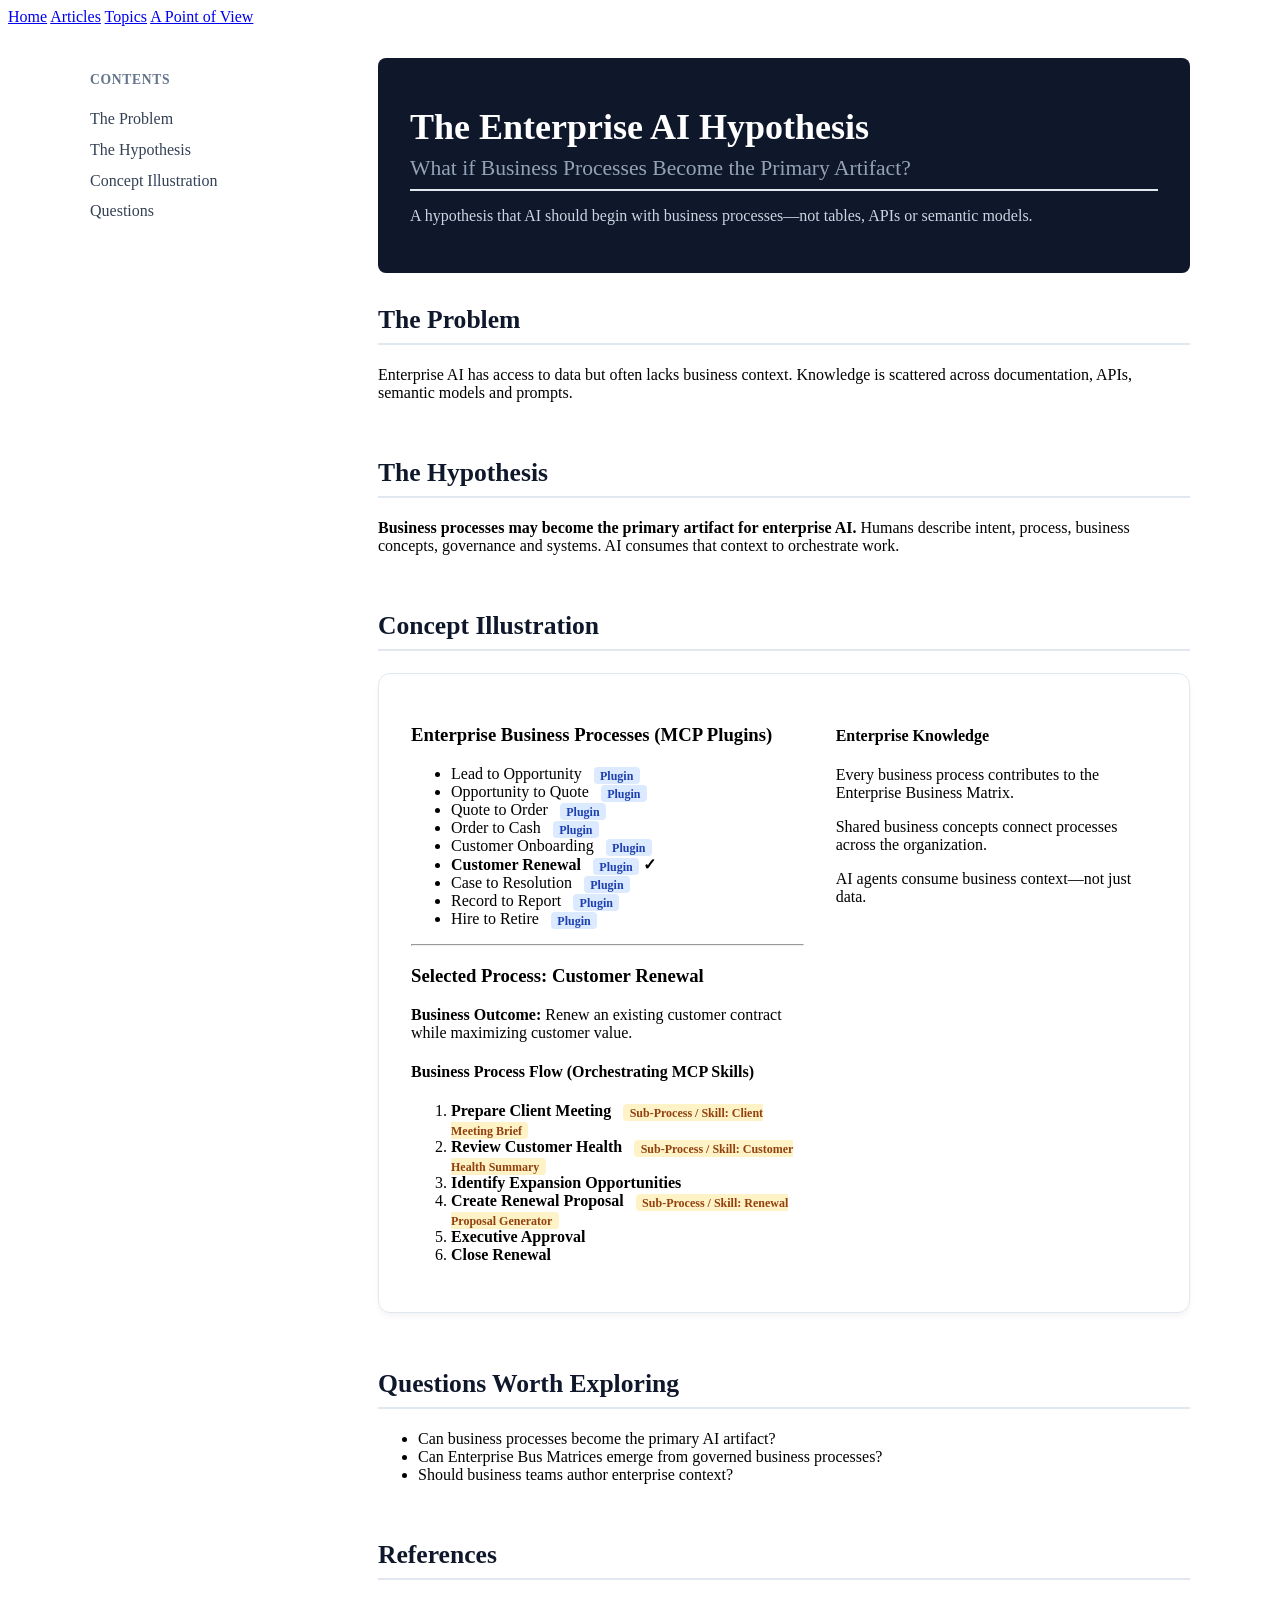
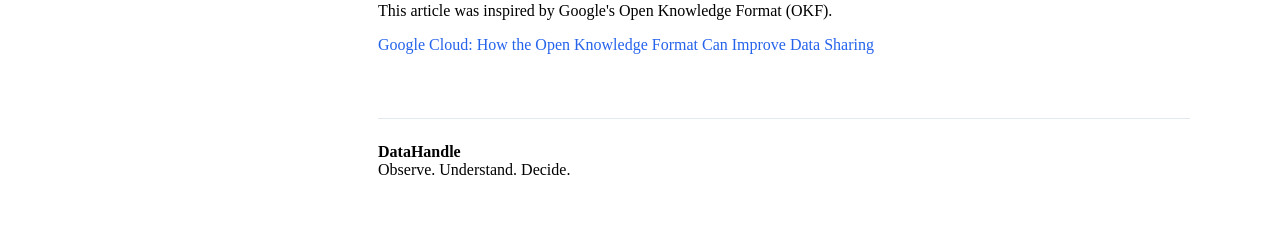
==== commit a963b873: "Update index.html" ====
--- a/articles/enterprise-ai-hypothesis/index.html
+++ b/articles/enterprise-ai-hypothesis/index.html
@@ -192,3 +192,34 @@
                         <h4>Enterprise Knowledge</h4>
                         <p>Every business process contributes to the Enterprise Business Matrix.</p>
                         <p>Shared business concepts connect processes across the organization.</p>
+                        <p>AI agents consume business context—not just data.</p>
+                    </div>
+                </div>
+            </section>
+
+            <section id="questions">
+                <h2>Questions Worth Exploring</h2>
+                <ul>
+                    <li>Can business processes become the primary AI artifact?</li>
+                    <li>Can Enterprise Bus Matrices emerge from governed business processes?</li>
+                    <li>Should business teams author enterprise context?</li>
+                </ul>
+            </section>
+
+            <section id="references">
+                <h2>References</h2>
+                <p>This article was inspired by Google's Open Knowledge Format (OKF).</p>
+                <p><a href="https://cloud.google.com/blog/products/data-analytics/how-the-open-knowledge-format-can-improve-data-sharing" target="_blank" style="color: var(--accent-color); text-decoration: none; font-weight: 500;">
+                    Google Cloud: How the Open Knowledge Format Can Improve Data Sharing
+                </a></p>
+            </section>
+
+            <footer>
+                <b>DataHandle</b><br>
+                Observe. Understand. Decide.
+            </footer>
+        </main>
+    </div>
+
+</body>
+</html>
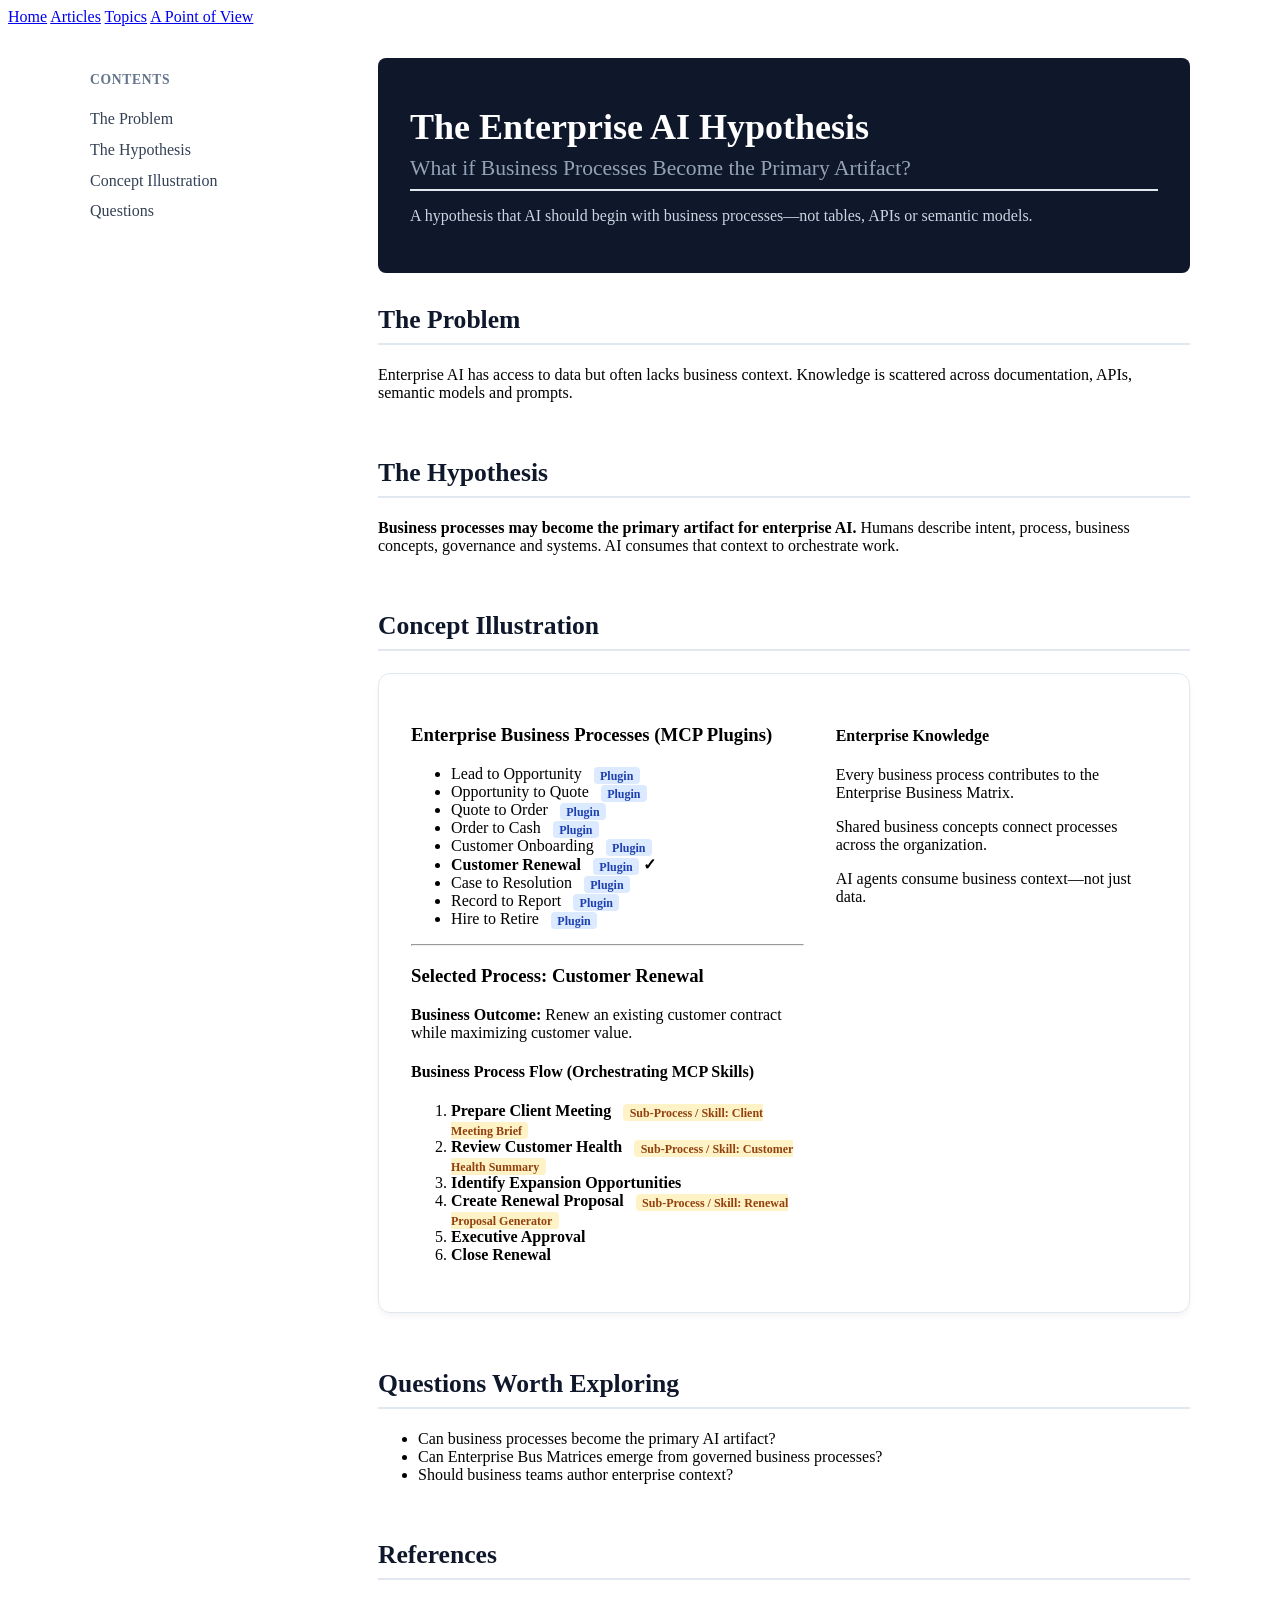
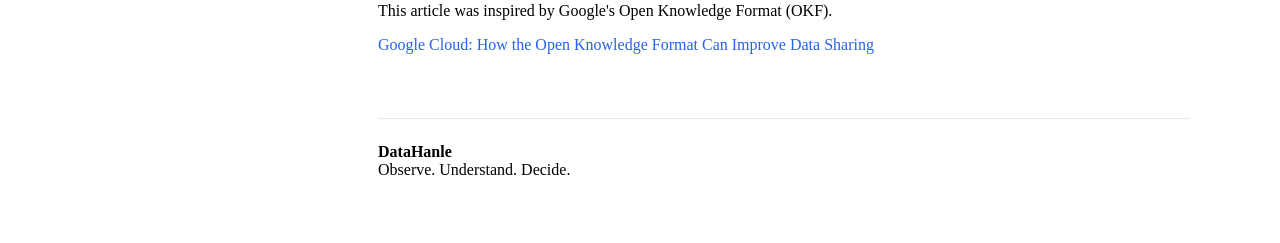
==== commit 625c9066: "Update index.html" ====
--- a/articles/enterprise-ai-hypothesis/index.html
+++ b/articles/enterprise-ai-hypothesis/index.html
@@ -215,7 +215,7 @@
             </section>
 
             <footer>
-                <b>DataHandle</b><br>
+                <b>DataHanle</b><br>
                 Observe. Understand. Decide.
             </footer>
         </main>
